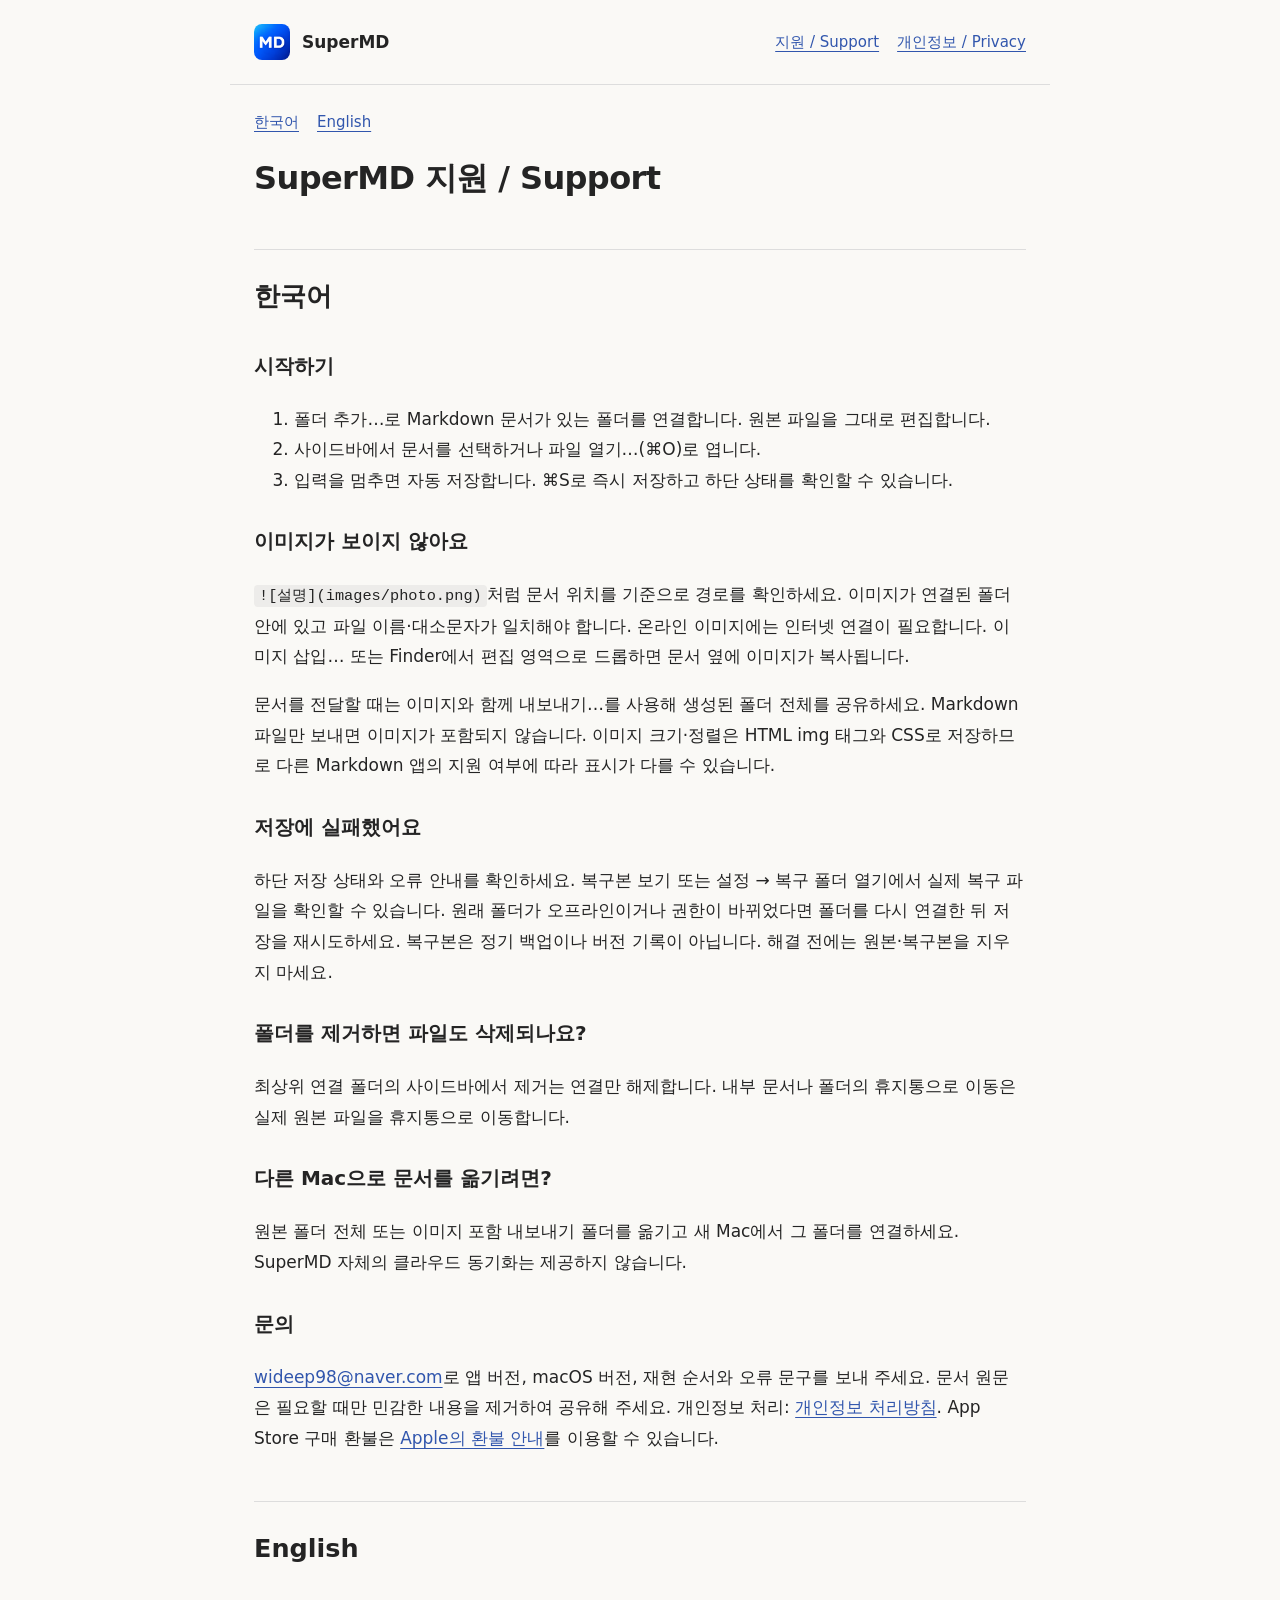
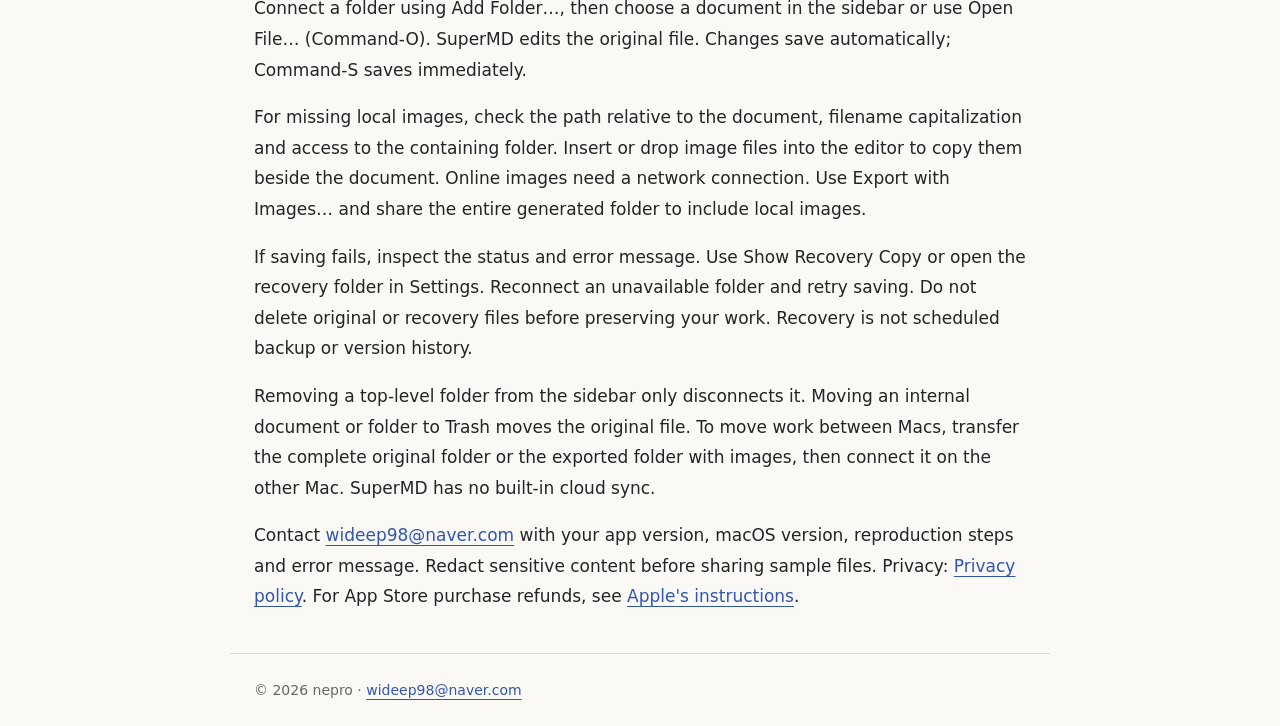
==== index.html @ b71080be "docs: 发布 SuperMD 支持与隐私页面" ====
<!doctype html>
<html lang="ko"><head><meta charset="utf-8"><meta name="viewport" content="width=device-width, initial-scale=1"><title>SuperMD — Support / 지원</title><meta name="description" content="SuperMD for Mac. Support, local document and image handling, recovery, and privacy information."><link rel="stylesheet" href="style.css"></head><body><header><a class="brand" href="index.html"><img src="icon.png" alt="">SuperMD</a><nav aria-label="사이트 메뉴"><a href="index.html">지원 / Support</a><a href="privacy.html">개인정보 / Privacy</a></nav></header><main><nav aria-label="문서 언어"><a href="#ko" lang="ko">한국어</a><a href="#en" lang="en">English</a></nav><h1>SuperMD 지원 / Support</h1>
<h2 id="ko" lang="ko">한국어</h2>
<h3>시작하기</h3>
<ol>
<li>폴더 추가…로 Markdown 문서가 있는 폴더를 연결합니다. 원본 파일을 그대로 편집합니다.</li>
<li>사이드바에서 문서를 선택하거나 파일 열기…(⌘O)로 엽니다.</li>
<li>입력을 멈추면 자동 저장합니다. ⌘S로 즉시 저장하고 하단 상태를 확인할 수 있습니다.</li>
</ol>
<h3>이미지가 보이지 않아요</h3>
<p><code>![설명](images/photo.png)</code>처럼 문서 위치를 기준으로 경로를 확인하세요. 이미지가 연결된 폴더 안에 있고 파일 이름·대소문자가 일치해야 합니다. 온라인 이미지에는 인터넷 연결이 필요합니다. 이미지 삽입… 또는 Finder에서 편집 영역으로 드롭하면 문서 옆에 이미지가 복사됩니다.</p>
<p>문서를 전달할 때는 이미지와 함께 내보내기…를 사용해 생성된 폴더 전체를 공유하세요. Markdown 파일만 보내면 이미지가 포함되지 않습니다. 이미지 크기·정렬은 HTML img 태그와 CSS로 저장하므로 다른 Markdown 앱의 지원 여부에 따라 표시가 다를 수 있습니다.</p>
<h3>저장에 실패했어요</h3>
<p>하단 저장 상태와 오류 안내를 확인하세요. 복구본 보기 또는 설정 → 복구 폴더 열기에서 실제 복구 파일을 확인할 수 있습니다. 원래 폴더가 오프라인이거나 권한이 바뀌었다면 폴더를 다시 연결한 뒤 저장을 재시도하세요. 복구본은 정기 백업이나 버전 기록이 아닙니다. 해결 전에는 원본·복구본을 지우지 마세요.</p>
<h3>폴더를 제거하면 파일도 삭제되나요?</h3>
<p>최상위 연결 폴더의 사이드바에서 제거는 연결만 해제합니다. 내부 문서나 폴더의 휴지통으로 이동은 실제 원본 파일을 휴지통으로 이동합니다.</p>
<h3>다른 Mac으로 문서를 옮기려면?</h3>
<p>원본 폴더 전체 또는 이미지 포함 내보내기 폴더를 옮기고 새 Mac에서 그 폴더를 연결하세요. SuperMD 자체의 클라우드 동기화는 제공하지 않습니다.</p>
<h3>문의</h3>
<p><a href="mailto:wideep98@naver.com">wideep98@naver.com</a>로 앱 버전, macOS 버전, 재현 순서와 오류 문구를 보내 주세요. 문서 원문은 필요할 때만 민감한 내용을 제거하여 공유해 주세요. 개인정보 처리: <a href="privacy.html">개인정보 처리방침</a>. App Store 구매 환불은 <a href="https://support.apple.com/118223">Apple의 환불 안내</a>를 이용할 수 있습니다.</p>
<h2 id="en" lang="en">English</h2>
<p>Connect a folder using Add Folder…, then choose a document in the sidebar or use Open File… (Command-O). SuperMD edits the original file. Changes save automatically; Command-S saves immediately.</p>
<p>For missing local images, check the path relative to the document, filename capitalization and access to the containing folder. Insert or drop image files into the editor to copy them beside the document. Online images need a network connection. Use Export with Images… and share the entire generated folder to include local images.</p>
<p>If saving fails, inspect the status and error message. Use Show Recovery Copy or open the recovery folder in Settings. Reconnect an unavailable folder and retry saving. Do not delete original or recovery files before preserving your work. Recovery is not scheduled backup or version history.</p>
<p>Removing a top-level folder from the sidebar only disconnects it. Moving an internal document or folder to Trash moves the original file. To move work between Macs, transfer the complete original folder or the exported folder with images, then connect it on the other Mac. SuperMD has no built-in cloud sync.</p>
<p>Contact <a href="mailto:wideep98@naver.com">wideep98@naver.com</a> with your app version, macOS version, reproduction steps and error message. Redact sensitive content before sharing sample files. Privacy: <a href="privacy.html">Privacy policy</a>. For App Store purchase refunds, see <a href="https://support.apple.com/118223">Apple&#39;s instructions</a>.</p>
</main><footer>© 2026 nepro · <a href="mailto:wideep98@naver.com">wideep98@naver.com</a></footer></body></html>
---- style.css ----
:root{color-scheme:light dark;--bg:#faf9f6;--fg:#242424;--muted:#666;--line:#ddd;--link:#3156ad}*{box-sizing:border-box}body{margin:0;background:var(--bg);color:var(--fg);font:17px/1.8 system-ui,-apple-system,sans-serif}header,main,footer{max-width:820px;margin:auto;padding:24px}header{display:flex;justify-content:space-between;align-items:center;border-bottom:1px solid var(--line)}a{color:var(--link);text-underline-offset:4px}nav{display:flex;gap:18px;font-size:15px}h1{font-size:32px;line-height:1.35;letter-spacing:-.6px}h2{margin-top:48px;border-top:1px solid var(--line);padding-top:24px}h3{font-size:20px;margin-top:28px}p,li{overflow-wrap:anywhere}code{font-size:.9em;background:color-mix(in srgb,var(--fg) 6%,transparent);padding:2px 5px;border-radius:4px}footer{font-size:14px;color:var(--muted);border-top:1px solid var(--line)}.brand{display:flex;align-items:center;gap:12px;color:var(--fg);font-weight:650;text-decoration:none}.brand img{width:36px;height:36px;border-radius:8px}:focus-visible{outline:3px solid var(--link);outline-offset:4px}@media(prefers-color-scheme:dark){:root{--bg:#181a1d;--fg:#ececec;--muted:#b5b5b5;--line:#3a3a3a;--link:#9eb8ff}}@media(max-width:480px){header,main,footer{padding:20px}header{align-items:flex-start;gap:14px;flex-direction:column}h1{font-size:28px}}
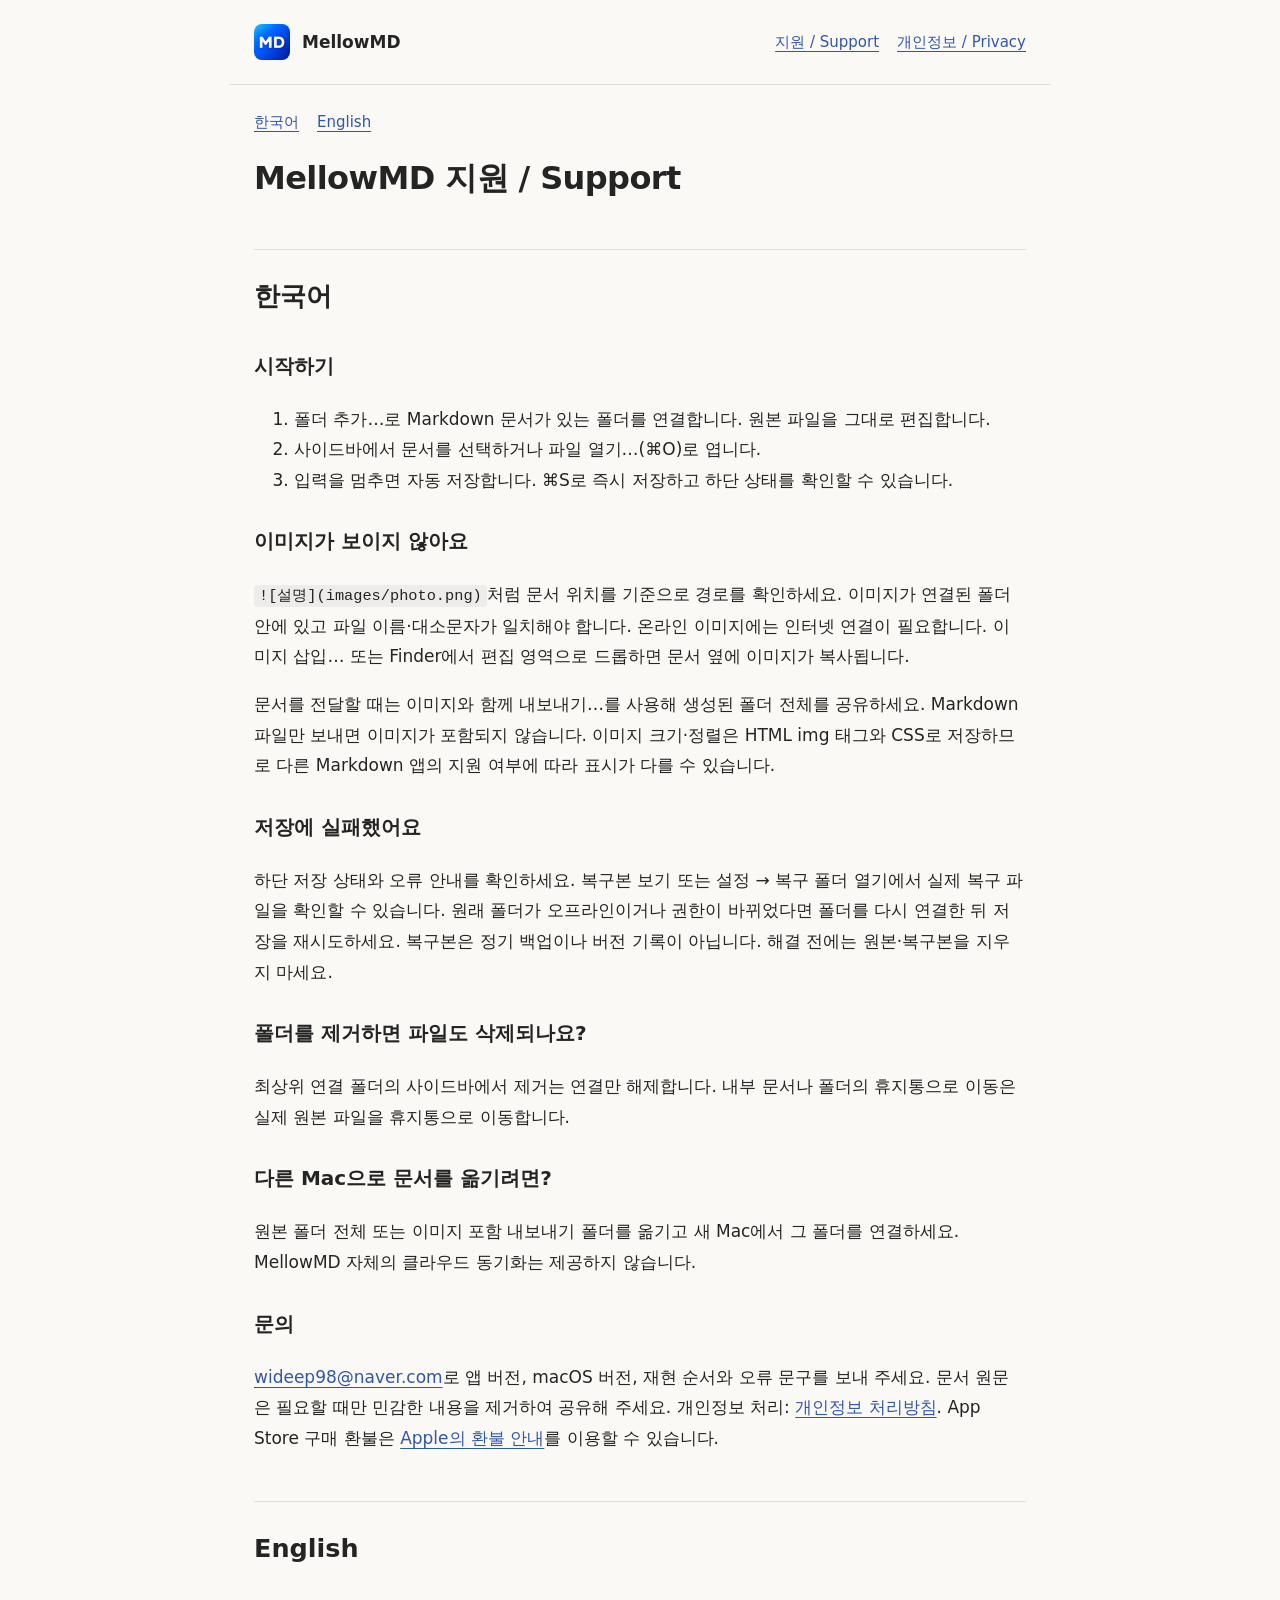
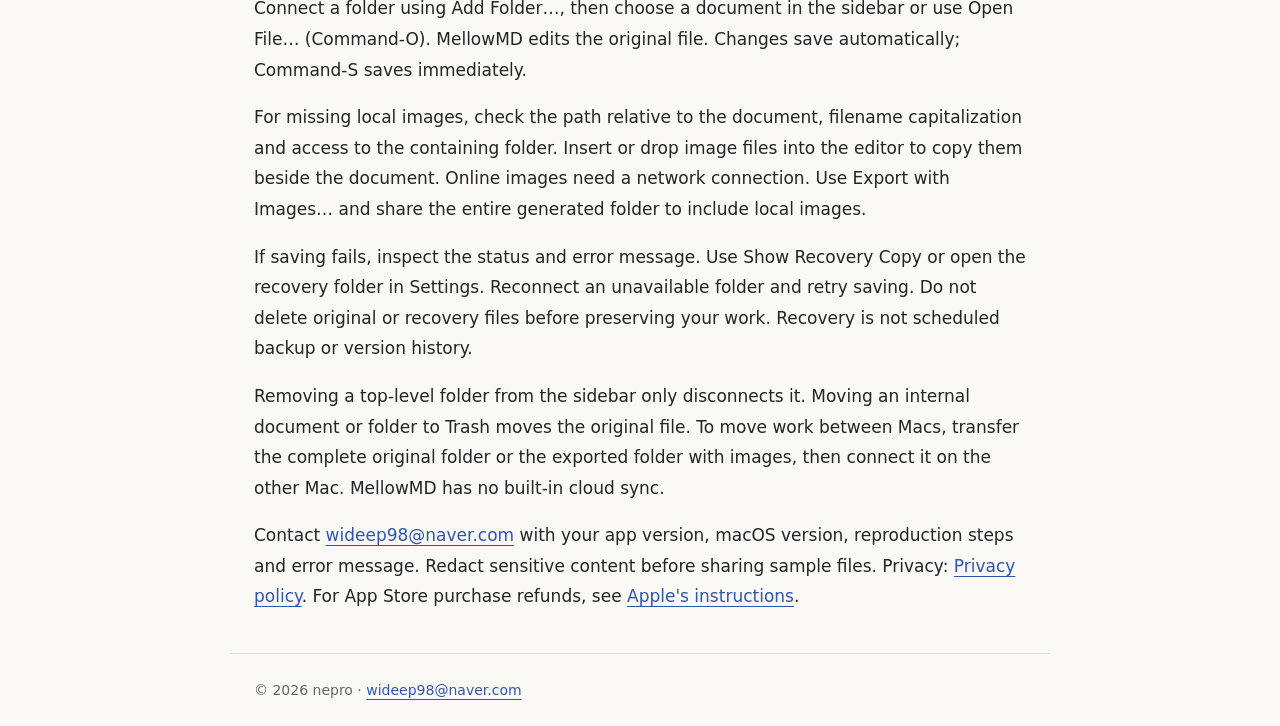
==== commit bf5c7da7: "将支持与隐私页面的产品名称更新为 MellowMD" ====
--- a/index.html
+++ b/index.html
@@ -1,5 +1,5 @@
 <!doctype html>
-<html lang="ko"><head><meta charset="utf-8"><meta name="viewport" content="width=device-width, initial-scale=1"><title>SuperMD — Support / 지원</title><meta name="description" content="SuperMD for Mac. Support, local document and image handling, recovery, and privacy information."><link rel="stylesheet" href="style.css"></head><body><header><a class="brand" href="index.html"><img src="icon.png" alt="">SuperMD</a><nav aria-label="사이트 메뉴"><a href="index.html">지원 / Support</a><a href="privacy.html">개인정보 / Privacy</a></nav></header><main><nav aria-label="문서 언어"><a href="#ko" lang="ko">한국어</a><a href="#en" lang="en">English</a></nav><h1>SuperMD 지원 / Support</h1>
+<html lang="ko"><head><meta charset="utf-8"><meta name="viewport" content="width=device-width, initial-scale=1"><title>MellowMD — Support / 지원</title><meta name="description" content="MellowMD for Mac. Support, local document and image handling, recovery, and privacy information."><link rel="stylesheet" href="style.css"></head><body><header><a class="brand" href="index.html"><img src="icon.png" alt="">MellowMD</a><nav aria-label="사이트 메뉴"><a href="index.html">지원 / Support</a><a href="privacy.html">개인정보 / Privacy</a></nav></header><main><nav aria-label="문서 언어"><a href="#ko" lang="ko">한국어</a><a href="#en" lang="en">English</a></nav><h1>MellowMD 지원 / Support</h1>
 <h2 id="ko" lang="ko">한국어</h2>
 <h3>시작하기</h3>
 <ol>
@@ -15,13 +15,13 @@
 <h3>폴더를 제거하면 파일도 삭제되나요?</h3>
 <p>최상위 연결 폴더의 사이드바에서 제거는 연결만 해제합니다. 내부 문서나 폴더의 휴지통으로 이동은 실제 원본 파일을 휴지통으로 이동합니다.</p>
 <h3>다른 Mac으로 문서를 옮기려면?</h3>
-<p>원본 폴더 전체 또는 이미지 포함 내보내기 폴더를 옮기고 새 Mac에서 그 폴더를 연결하세요. SuperMD 자체의 클라우드 동기화는 제공하지 않습니다.</p>
+<p>원본 폴더 전체 또는 이미지 포함 내보내기 폴더를 옮기고 새 Mac에서 그 폴더를 연결하세요. MellowMD 자체의 클라우드 동기화는 제공하지 않습니다.</p>
 <h3>문의</h3>
 <p><a href="mailto:wideep98@naver.com">wideep98@naver.com</a>로 앱 버전, macOS 버전, 재현 순서와 오류 문구를 보내 주세요. 문서 원문은 필요할 때만 민감한 내용을 제거하여 공유해 주세요. 개인정보 처리: <a href="privacy.html">개인정보 처리방침</a>. App Store 구매 환불은 <a href="https://support.apple.com/118223">Apple의 환불 안내</a>를 이용할 수 있습니다.</p>
 <h2 id="en" lang="en">English</h2>
-<p>Connect a folder using Add Folder…, then choose a document in the sidebar or use Open File… (Command-O). SuperMD edits the original file. Changes save automatically; Command-S saves immediately.</p>
+<p>Connect a folder using Add Folder…, then choose a document in the sidebar or use Open File… (Command-O). MellowMD edits the original file. Changes save automatically; Command-S saves immediately.</p>
 <p>For missing local images, check the path relative to the document, filename capitalization and access to the containing folder. Insert or drop image files into the editor to copy them beside the document. Online images need a network connection. Use Export with Images… and share the entire generated folder to include local images.</p>
 <p>If saving fails, inspect the status and error message. Use Show Recovery Copy or open the recovery folder in Settings. Reconnect an unavailable folder and retry saving. Do not delete original or recovery files before preserving your work. Recovery is not scheduled backup or version history.</p>
-<p>Removing a top-level folder from the sidebar only disconnects it. Moving an internal document or folder to Trash moves the original file. To move work between Macs, transfer the complete original folder or the exported folder with images, then connect it on the other Mac. SuperMD has no built-in cloud sync.</p>
+<p>Removing a top-level folder from the sidebar only disconnects it. Moving an internal document or folder to Trash moves the original file. To move work between Macs, transfer the complete original folder or the exported folder with images, then connect it on the other Mac. MellowMD has no built-in cloud sync.</p>
 <p>Contact <a href="mailto:wideep98@naver.com">wideep98@naver.com</a> with your app version, macOS version, reproduction steps and error message. Redact sensitive content before sharing sample files. Privacy: <a href="privacy.html">Privacy policy</a>. For App Store purchase refunds, see <a href="https://support.apple.com/118223">Apple&#39;s instructions</a>.</p>
 </main><footer>© 2026 nepro · <a href="mailto:wideep98@naver.com">wideep98@naver.com</a></footer></body></html>
